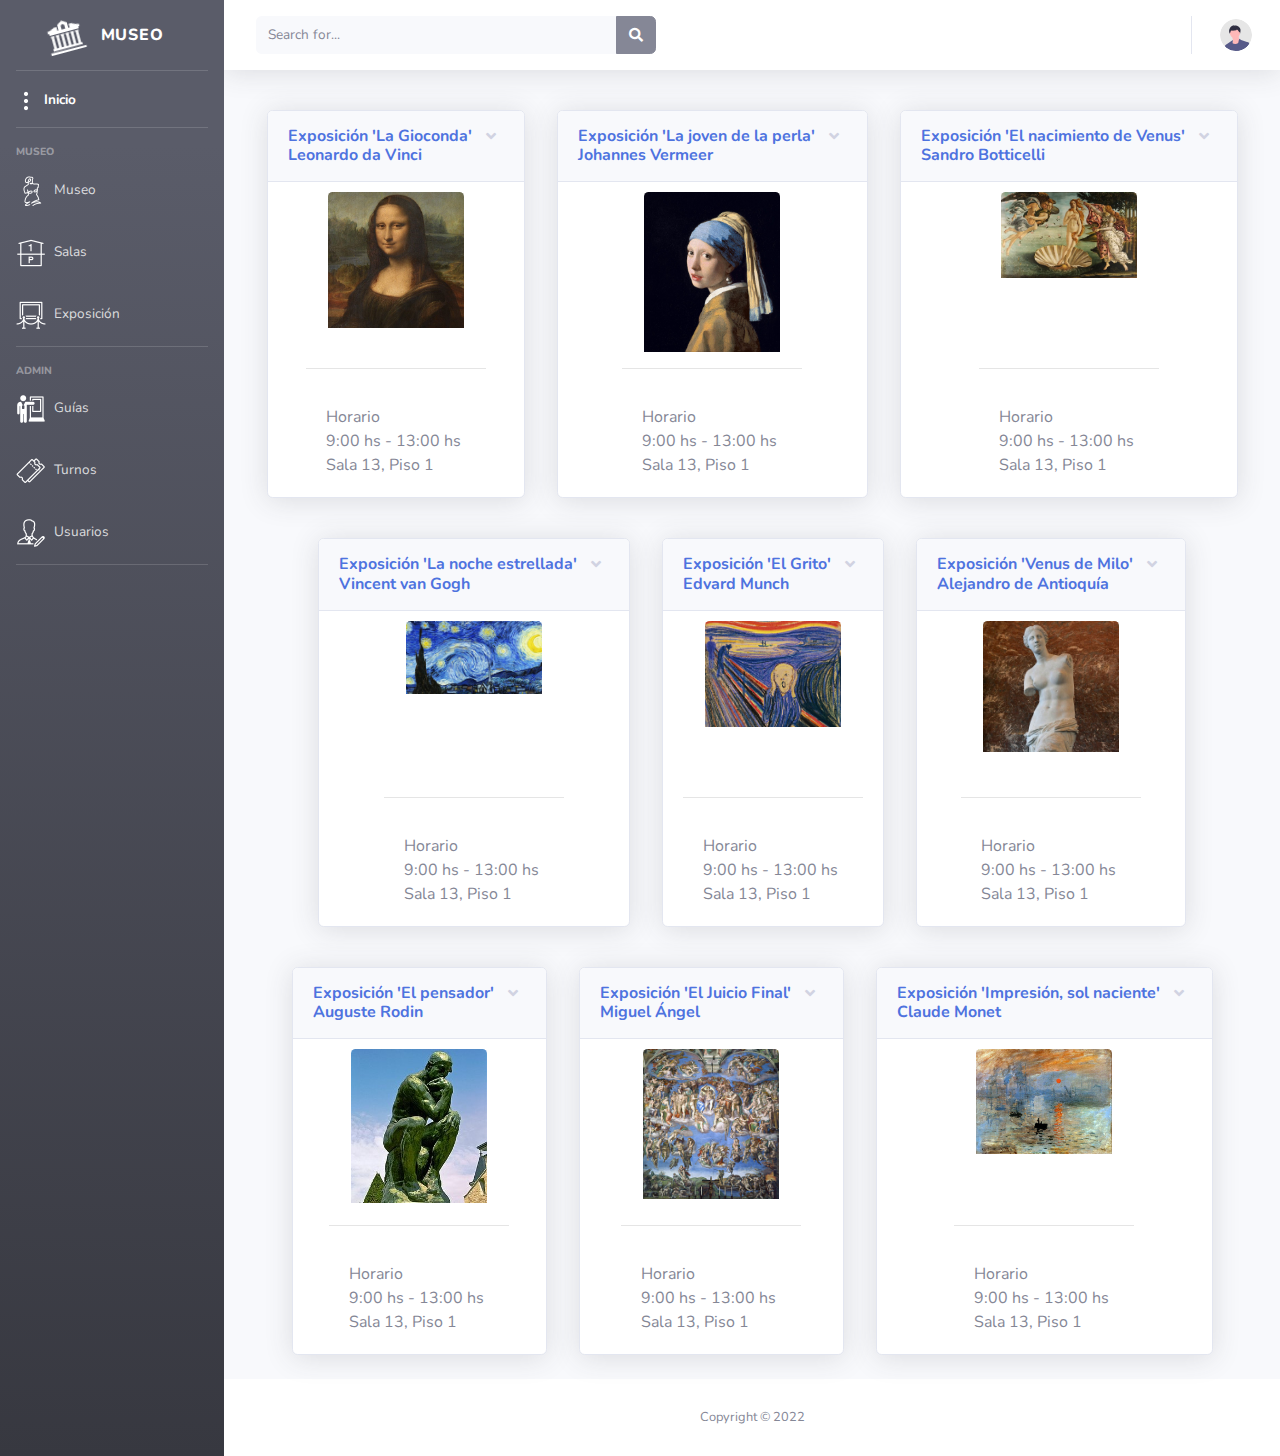
==== index.html @ 377cd523 "dashboard" ====
<!DOCTYPE html>
<html lang="en">

<head>

    <meta charset="utf-8">
    <meta http-equiv="X-UA-Compatible" content="IE=edge">
    <meta name="viewport" content="width=device-width, initial-scale=1, shrink-to-fit=no">
    <meta name="description" content="">
    <meta name="author" content="">

    <title>Museo Admin - Dashboard</title>

    <!-- Custom fonts for this template-->
    <link href="dashboard/vendor/fontawesome-free/css/all.min.css" rel="stylesheet" type="text/css">
    <link
        href="https://fonts.googleapis.com/css?family=Nunito:200,200i,300,300i,400,400i,600,600i,700,700i,800,800i,900,900i"
        rel="stylesheet">

    <!-- Custom styles for this template-->
    <link href="dashboard/css/sb-admin-2.min.css" rel="stylesheet">

</head>

<body id="page-top">

    <!-- Page Wrapper -->
    <div id="wrapper">

        <!-- Sidebar -->
        <ul class="navbar-nav bg-gradient-dark sidebar sidebar-dark accordion" id="accordionSidebar">

            <!-- Sidebar - Brand -->
            <a class="sidebar-brand d-flex align-items-center justify-content-center" href="index.html">
                <div class="sidebar-brand-icon rotate-n-15">
                    <i><img src="dashboard/img/museo-40.png"></i>
                </div>
                <div class="sidebar-brand-text mx-3">MUSEO</div>
            </a>

            <!-- Divider -->
            <hr class="sidebar-divider my-0">

            <!-- Nav Item - Dashboard -->
            <li class="nav-item active">
                <a class="nav-link" href="index.html">
                    <i><img src="dashboard/img/menu20.png"></i>
                    <span>Inicio</span></a>
            </li>

            <!-- Divider -->
            <hr class="sidebar-divider">
            

            <!-- Heading -->
            <div class="sidebar-heading">
                Museo
            </div>
            <!-- Nav Item - Tables -->
            <li class="nav-item">
                <a class="nav-link" href="CRUDMuseo/Museo.html">
                    
                    <i><img src="dashboard/img/milo-30.png"></i>
                    <!--<i class="fas fa-fw fa-table"></i>-->
                    <span>Museo</span></a>
            </li>

            <!-- Nav Item - Tables -->
            <li class="nav-item">
                <a class="nav-link" href="CRUDSalas/Salas.html">
                    <i><img src="dashboard/img/piso-30.png"></i>
                    <span>Salas</span></a>
            </li>

            <!-- Nav Item - Tables -->
            <li class="nav-item">
                <a class="nav-link" href="#">
                    <i><img src="dashboard/img/exposición-30.png"></i>
                    <span>Exposición</span></a>
            </li>

            <!-- Divider -->
            <hr class="sidebar-divider">

            <!-- Heading -->
            <div class="sidebar-heading">
                Admin
            </div>

            <!-- Nav Item - Charts -->
            <li class="nav-item">
                <a class="nav-link" href="CRUDGuias/Guias.html">
                    <i><img src="dashboard/img/expositor-30.png"></i>
                    <span>Guías</span></a>
            </li>

            <!-- Nav Item - Tables -->
            <li class="nav-item">
                <a class="nav-link" href="#">
                    <i><img src="dashboard/img/turno-30.png"></i>
                    <span>Turnos</span></a>
            </li>

            <!-- Nav Item - Tables -->
            <li class="nav-item">
                <a class="nav-link" href="#">
                    <i><img src="dashboard/img/administrador-30.png"></i>
                    <span>Usuarios</span></a>
            </li>

            <!-- Divider -->
            <hr class="sidebar-divider d-none d-md-block">
        </ul>
        <!-- End of Sidebar -->

    
        <!-- Content Wrapper -->
        <div id="content-wrapper" class="d-flex flex-column">

            <!-- Main Content -->
            <div id="content">

                <!-- Topbar -->
                <nav class="navbar navbar-expand navbar-light bg-white topbar mb-4 static-top shadow">

                    <!-- Sidebar Toggle (Topbar) -->
                    <button id="sidebarToggleTop" class="btn btn-link d-md-none rounded-circle mr-3">
                        <i class="fa fa-bars"></i>
                    </button>

                    <!-- Topbar Search -->
                    <form
                        class="d-none d-sm-inline-block form-inline mr-auto ml-md-3 my-2 my-md-0 mw-100 navbar-search">
                        <div class="input-group">
                            <input type="text" class="form-control bg-light border-0 small" placeholder="Search for..."
                                aria-label="Search" aria-describedby="basic-addon2">
                            <div class="input-group-append">
                                <button class="btn btn-secondary" type="button">
                                    <i class="fas fa-search fa-sm"></i>
                                </button>
                            </div>
                        </div>
                    </form>

                    <!-- Topbar Navbar -->
                    <ul class="navbar-nav ml-auto">

                        <!-- Nav Item - Search Dropdown (Visible Only XS) -->
                        <li class="nav-item dropdown no-arrow d-sm-none">
                            <a class="nav-link dropdown-toggle" href="#" id="searchDropdown" role="button"
                                data-toggle="dropdown" aria-haspopup="true" aria-expanded="false">
                                <i class="fas fa-search fa-fw"></i>
                            </a>
                            <!-- Dropdown - Messages -->
                            <div class="dropdown-menu dropdown-menu-right p-3 shadow animated--grow-in"
                                aria-labelledby="searchDropdown">
                                <form class="form-inline mr-auto w-100 navbar-search">
                                    <div class="input-group">
                                        <input type="text" class="form-control bg-light border-0 small"
                                            placeholder="Search for..." aria-label="Search"
                                            aria-describedby="basic-addon2">
                                        <div class="input-group-append">
                                            <button class="btn btn-primary" type="button">
                                                <i class="fas fa-search fa-sm"></i>
                                            </button>
                                        </div>
                                    </div>
                                </form>
                            </div>
                        </li>


                        <div class="topbar-divider d-none d-sm-block"></div>

                        <!-- Nav Item - User Information -->
                        <li class="nav-item dropdown no-arrow">
                            <a class="nav-link dropdown-toggle" href="#" id="userDropdown" role="button"
                                data-toggle="dropdown" aria-haspopup="true" aria-expanded="false">
                                <img class="img-profile rounded-circle"
                                    src="dashboard/img/undraw_profile.svg">
                            </a>
                            <!-- Dropdown - User Information -->
                            <div class="dropdown-menu dropdown-menu-right shadow animated--grow-in"
                                aria-labelledby="userDropdown">
                                <a class="dropdown-item" href="#">
                                    <i class="fas fa-user fa-sm fa-fw mr-2 text-gray-400"></i>
                                    Profile
                                </a>
                                <a class="dropdown-item" href="#">
                                    <i class="fas fa-cogs fa-sm fa-fw mr-2 text-gray-400"></i>
                                    Settings
                                </a>
                                <a class="dropdown-item" href="#">
                                    <i class="fas fa-list fa-sm fa-fw mr-2 text-gray-400"></i>
                                    Activity Log
                                </a>
                                <div class="dropdown-divider"></div>
                                <a class="dropdown-item" href="php/logout.php" data-toggle="modal" data-target="#logoutModal">
                                    <i class="fas fa-sign-out-alt fa-sm fa-fw mr-2 text-gray-400"></i>
                                    Logout
                                </a>
                            </div>
                        </li>

                    </ul>

                </nav>
                <!-- End of Topbar -->

                <!-- Begin Page Content -->
                <div class="container-fluid">

                    <div class="row justify-content-center">
                    <!-- Collapsable Card Example -->
                    <div class="card shadow mb-4 m-3 align-items-center">
                        <!-- Card Header - Accordion -->
                        <a href="#collapseCardExample" class="d-block card-header py-3" data-toggle="collapse"
                            role="button" aria-expanded="true" aria-controls="collapseCardExample">
                            <h6 class="m-0 font-weight-bold text-primary">Exposición 'La Gioconda' <br> Leonardo da Vinci </h6>
                        </a>
                        <!-- Card Content - Collapse -->
                        <div class=" collapse show" id="collapseCardExample">
                            <div class="col align-items-center" style="width: 10rem; height: 10rem; margin:10px;">
                                <img src="dashboard/img/monalisa.jpg" class="card-img-top" >
                            </div>
                            <!-- Divider -->
                            <hr class="sidebar-divider">
                            <div class="card-body">
                                Horario<br>9:00 hs - 13:00 hs <br> Sala 13, Piso 1 
                            </div>
                        </div>
                    </div>

                    <!-- Collapsable Card Example -->
                    <div class="card shadow mb-4 m-3 align-items-center">
                        <!-- Card Header - Accordion -->
                        <a href="#collapseCardExample" class="d-block card-header py-3" data-toggle="collapse"
                            role="button" aria-expanded="true" aria-controls="collapseCardExample">
                            <h6 class="m-0 font-weight-bold text-primary">Exposición 'La joven de la perla'<br> Johannes Vermeer</h6>
                        </a>
                        <!-- Card Content - Collapse -->
                        <div class="collapse show " id="collapseCardExample">
                            <div class="col" style="width: 10rem; height: 10rem; margin:10px;">
                                <img src="dashboard/img/joven.jpg" class="card-img-top" >
                            </div>
                            <!-- Divider -->
                            <hr class="sidebar-divider">
                            <div class="card-body">
                                Horario<br>9:00 hs - 13:00 hs <br> Sala 13, Piso 1 
                            </div>
                        </div>
                    </div>

                    <!-- Collapsable Card Example -->
                    <div class="card shadow mb-4 m-3 align-items-center">
                        <!-- Card Header - Accordion -->
                        <a href="#collapseCardExample" class="d-block card-header py-3" data-toggle="collapse"
                            role="button" aria-expanded="true" aria-controls="collapseCardExample">
                            <h6 class="m-0 font-weight-bold text-primary">Exposición 'El nacimiento de Venus'<br>Sandro Botticelli </h6>
                        </a>
                        <!-- Card Content - Collapse -->
                        <div class="collapse show" id="collapseCardExample">
                            <div class="col " style="width: 10rem; height: 10rem; margin:10px; ">
                                <img src="dashboard/img/nacimientodevenus.webp" class="card-img-top" >
                            </div>
                            <!-- Divider -->
                            <hr class="sidebar-divider">
                            <div class="card-body">
                                Horario<br>9:00 hs - 13:00 hs <br> Sala 13, Piso 1 
                            </div>
                        </div>
                    </div>
                    </div>


                    <div class="row justify-content-center">
                        <!-- Collapsable Card Example -->
                        <div class="card shadow mb-4 m-3 align-items-center">
                            <!-- Card Header - Accordion -->
                            <a href="#collapseCardExample" class="d-block card-header py-3" data-toggle="collapse"
                                role="button" aria-expanded="true" aria-controls="collapseCardExample">
                                <h6 class="m-0 font-weight-bold text-primary">Exposición 'La noche estrellada'<br>Vincent van Gogh </h6>
                            </a>
                            <!-- Card Content - Collapse -->
                            <div class="collapse show" id="collapseCardExample">
                                <div class="col " style="width: 10rem; height: 10rem; margin:10px;">
                                    <img src="dashboard/img/lanocheestrellada.jpg" class="card-img-top" >
                                </div>
                                <!-- Divider -->
                                <hr class="sidebar-divider">
                                <div class="card-body">
                                    Horario<br>9:00 hs - 13:00 hs <br> Sala 13, Piso 1 
                                </div>
                            </div>
                        </div>
    
                        <!-- Collapsable Card Example -->
                        <div class="card shadow mb-4 m-3 align-items-center">
                            <!-- Card Header - Accordion -->
                            <a href="#collapseCardExample" class="d-block card-header py-3" data-toggle="collapse"
                                role="button" aria-expanded="true" aria-controls="collapseCardExample">
                                <h6 class="m-0 font-weight-bold text-primary">Exposición 'El Grito'<br>Edvard Munch </h6>
                            </a>
                            <!-- Card Content - Collapse -->
                            <div class="collapse show" id="collapseCardExample">
                                <div class="col " style="width: 10rem; height: 10rem; margin:10px;">
                                    <img src="dashboard/img/elgrito.webp" class="card-img-top" >
                                </div>
                                <!-- Divider -->
                                <hr class="sidebar-divider">
                                <div class="card-body">
                                    Horario<br>9:00 hs - 13:00 hs <br> Sala 13, Piso 1 
                                </div>
                            </div>
                        </div>
    
                        <!-- Collapsable Card Example -->
                        <div class="card shadow mb-4 m-3 align-items-center">
                            <!-- Card Header - Accordion -->
                            <a href="#collapseCardExample" class="d-block card-header py-3" data-toggle="collapse"
                                role="button" aria-expanded="true" aria-controls="collapseCardExample">
                                <h6 class="m-0 font-weight-bold text-primary">Exposición 'Venus de Milo'<br>Alejandro de Antioquía</h6>
                            </a>
                            <!-- Card Content - Collapse -->
                            <div class="collapse show" id="collapseCardExample">
                                <div class="col " style="width: 10rem; height: 10rem; margin:10px;">
                                    <img src="dashboard/img/venusdemilo.jpg" class="card-img-top" >
                                </div>
                                <!-- Divider -->
                                <hr class="sidebar-divider">
                                <div class="card-body">
                                    Horario<br>9:00 hs - 13:00 hs <br> Sala 13, Piso 1 
                                </div>
                            </div>
                        </div>
    
                        </div>

                        <div class="row justify-content-center">
                            <!-- Collapsable Card Example -->
                            <div class="card shadow mb-4 m-3 align-items-center">
                                <!-- Card Header - Accordion -->
                                <a href="#collapseCardExample" class="d-block card-header py-3" data-toggle="collapse"
                                    role="button" aria-expanded="true" aria-controls="collapseCardExample">
                                    <h6 class="m-0 font-weight-bold text-primary"> Exposición 'El pensador'<br>Auguste Rodin</h6>
                                </a>
                                <!-- Card Content - Collapse -->
                                <div class="collapse show" id="collapseCardExample">
                                    <div class="col " style="width: 10rem; height: 10rem; margin:10px;">
                                        <img src="dashboard/img/elpensador.jpg" class="card-img-top" >
                                    </div>
                                    <!-- Divider -->
                                    <hr class="sidebar-divider">
                                    <div class="card-body">
                                        Horario<br>9:00 hs - 13:00 hs <br> Sala 13, Piso 1 
                                    </div>
                                </div>
                            </div>
        
                            <!-- Collapsable Card Example -->
                            <div class="card shadow mb-4 m-3 align-items-center">
                                <!-- Card Header - Accordion -->
                                <a href="#collapseCardExample" class="d-block card-header py-3" data-toggle="collapse"
                                    role="button" aria-expanded="true" aria-controls="collapseCardExample">
                                    <h6 class="m-0 font-weight-bold text-primary">Exposición 'El Juicio Final'<br>Miguel Ángel</h6>
                                </a>
                                <!-- Card Content - Collapse -->
                                <div class="collapse show" id="collapseCardExample">
                                    <div class="col " style="width: 10rem; height: 10rem; margin:10px;">
                                        <img src="dashboard/img/juiciofinal.jpg" class="card-img-top" >
                                    </div>
                                    <!-- Divider -->
                                    <hr class="sidebar-divider">
                                    <div class="card-body">
                                        Horario<br>9:00 hs - 13:00 hs <br> Sala 13, Piso 1 
                                    </div>
                                </div>
                            </div>
        
                            <!-- Collapsable Card Example -->
                            <div class="card shadow mb-4 m-3 align-items-center">
                                <!-- Card Header - Accordion -->
                                <a href="#collapseCardExample" class="d-block card-header py-3" data-toggle="collapse"
                                    role="button" aria-expanded="true" aria-controls="collapseCardExample">
                                    <h6 class="m-0 font-weight-bold text-primary">Exposición 'Impresión, sol naciente'<br>Claude Monet</h6>
                                </a>
                                <!-- Card Content - Collapse -->
                                <div class="collapse show" id="collapseCardExample">
                                    <div class="col " style="width: 10rem; height: 10rem; margin:10px;">
                                        <img src="dashboard/img/sol.jpg" class="card-img-top" >
                                    </div>
                                    <!-- Divider -->
                                    <hr class="sidebar-divider">
                                    <div class="card-body">
                                        Horario<br>9:00 hs - 13:00 hs <br> Sala 13, Piso 1 
                                    </div>
                                </div>
                            </div>
        
                            </div>
                </div>

            </div>
            <!-- End of Main Content -->

            <!-- Footer -->
            <footer class="sticky-footer bg-white">
                <div class="container my-auto">
                    <div class="copyright text-center my-auto">
                        <span>Copyright &copy; 2022</span>
                    </div>
                </div>
            </footer>
            <!-- End of Footer -->

        </div>
        <!-- End of Content Wrapper -->

    </div>
    <!-- End of Page Wrapper -->

    <!-- Scroll to Top Button-->
    <a class="scroll-to-top rounded" href="#page-top">
        <i class="fas fa-angle-up"></i>
    </a>

    <!-- Logout Modal-->
    <div class="modal fade" id="logoutModal" tabindex="-1" role="dialog" aria-labelledby="exampleModalLabel"
        aria-hidden="true">
        <div class="modal-dialog" role="document">
            <div class="modal-content">
                <div class="modal-header">
                    <h5 class="modal-title" id="exampleModalLabel">Desea cerrar sesión?</h5>
                    <button class="close" type="button" data-dismiss="modal" aria-label="Close">
                        <span aria-hidden="true">×</span>
                    </button>
                </div>
                <div class="modal-footer">
                    <button class="btn btn-secondary" type="button" data-dismiss="modal">Cancel</button>
                    <a class="btn btn-primary" href="php/logout.php">Logout</a>
                </div>
            </div>
        </div>
    </div>

    <!-- Bootstrap core JavaScript-->
    <script src="dashboard/vendor/jquery/jquery.min.js"></script>
    <script src="vendor/bootstrap/js/bootstrap.bundle.min.js"></script>

    <!-- Core plugin JavaScript-->
    <script src="dashboard/vendor/jquery-easing/jquery.easing.min.js"></script>

    <!-- Custom scripts for all pages-->
    <script src="dashboard/js/sb-admin-2.min.js"></script>

    <!-- Page level plugins -->
    <script src="dashboard/vendor/chart.js/Chart.min.js"></script>

    <!-- Page level custom scripts -->
    <script src="dashboard/js/demo/chart-area-demo.js"></script>
    <script src="dashboard/js/demo/chart-pie-demo.js"></script>

</body>

</html>
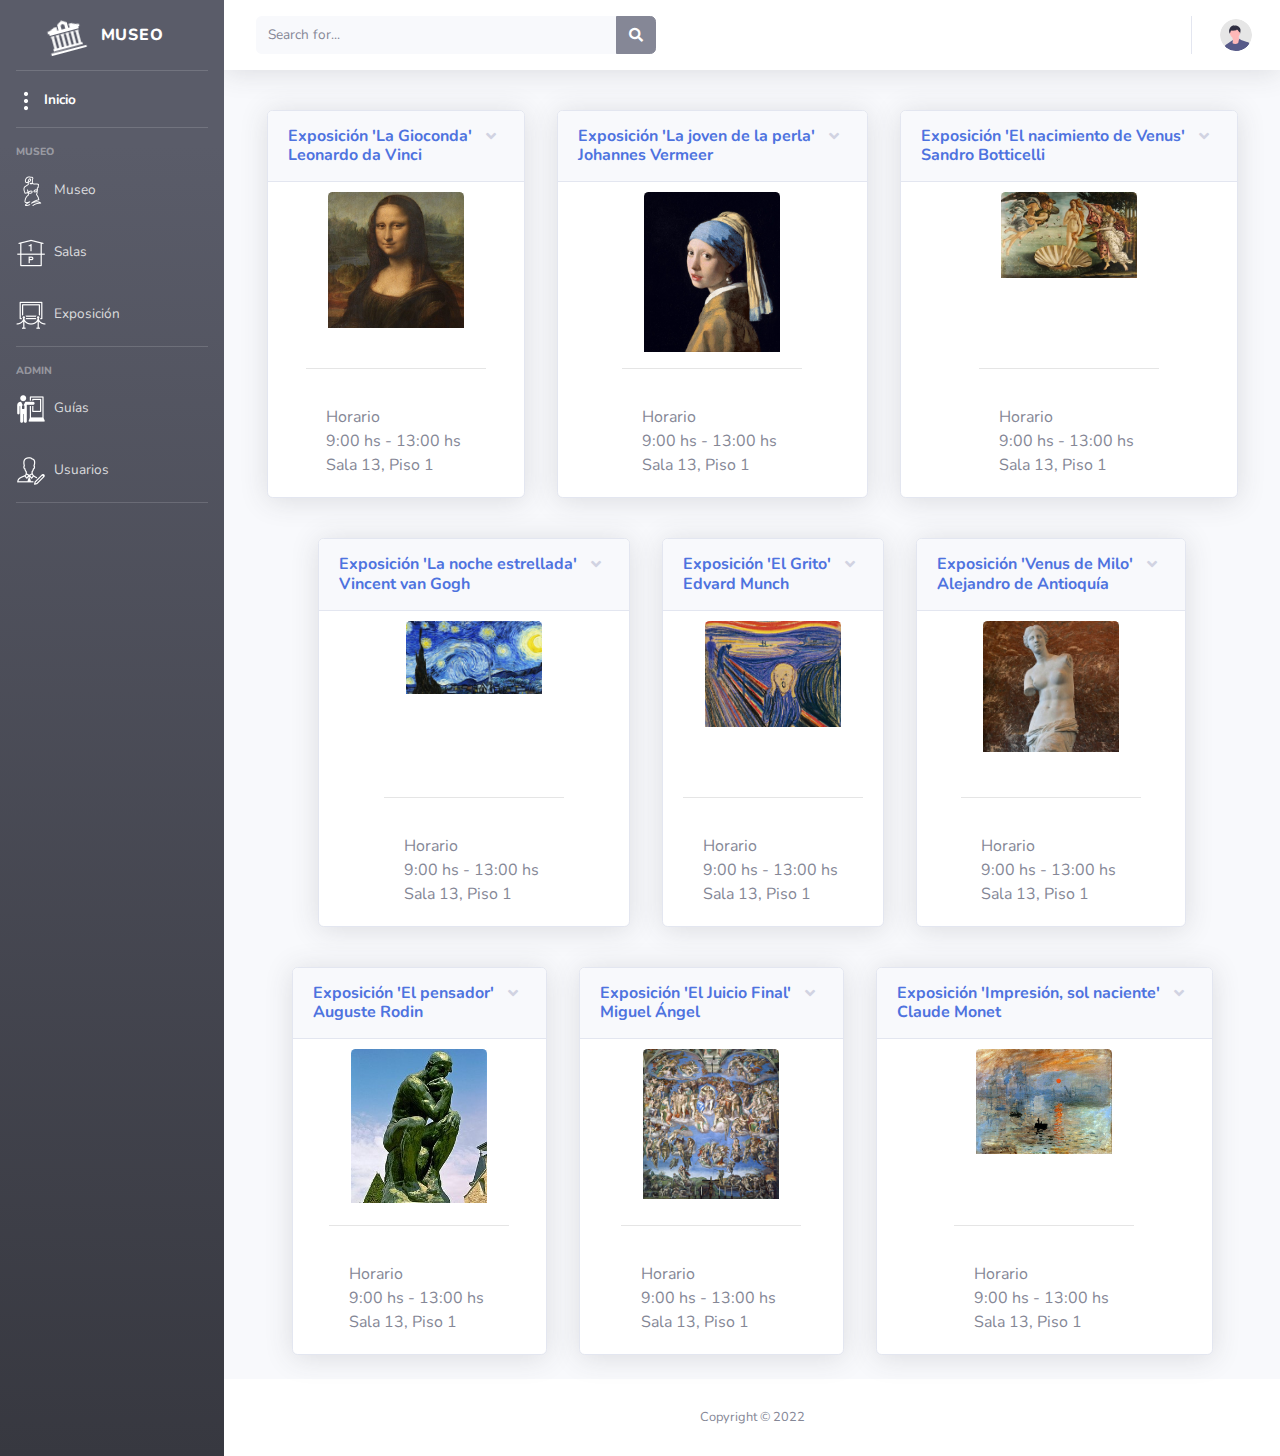
==== commit 4ab688a3: "modifique el index" ====
--- a/index.html
+++ b/index.html
@@ -1,4 +1,13 @@
-
+<?php
+session_start();
+if (!isset($_SESSION['nombre-usuarios'])) {
+    
+    
+}
+else{
+    header('location: login-modal.php');
+}
+?>
 <!DOCTYPE html>
 <html lang="en">
 
@@ -59,7 +68,7 @@
             </div>
             <!-- Nav Item - Tables -->
             <li class="nav-item">
-                <a class="nav-link" href="CRUDMuseo/Museo.html">
+                <a class="nav-link" href="/CRUDMuseo/Museo.html">
                     
                     <i><img src="dashboard/img/milo-30.png"></i>
                     <!--<i class="fas fa-fw fa-table"></i>-->
@@ -68,14 +77,14 @@
 
             <!-- Nav Item - Tables -->
             <li class="nav-item">
-                <a class="nav-link" href="CRUDSalas/Salas.html">
+                <a class="nav-link" href="/CRUDSalas/Salas.html">
                     <i><img src="dashboard/img/piso-30.png"></i>
                     <span>Salas</span></a>
             </li>
 
             <!-- Nav Item - Tables -->
             <li class="nav-item">
-                <a class="nav-link" href="#">
+                <a class="nav-link" href="/CRUDExposiciones/Exposiciones.html">
                     <i><img src="dashboard/img/exposición-30.png"></i>
                     <span>Exposición</span></a>
             </li>
@@ -90,21 +99,15 @@
 
             <!-- Nav Item - Charts -->
             <li class="nav-item">
-                <a class="nav-link" href="CRUDGuias/Guias.html">
+                <a class="nav-link" href="/CRUDGuias/Guias.html">
                     <i><img src="dashboard/img/expositor-30.png"></i>
                     <span>Guías</span></a>
             </li>
 
+
             <!-- Nav Item - Tables -->
             <li class="nav-item">
-                <a class="nav-link" href="#">
-                    <i><img src="dashboard/img/turno-30.png"></i>
-                    <span>Turnos</span></a>
-            </li>
-
-            <!-- Nav Item - Tables -->
-            <li class="nav-item">
-                <a class="nav-link" href="#">
+                <a class="nav-link" href="/CRUDUsuarios/Usuarios.html">
                     <i><img src="dashboard/img/administrador-30.png"></i>
                     <span>Usuarios</span></a>
             </li>
@@ -438,7 +441,7 @@
                 </div>
                 <div class="modal-footer">
                     <button class="btn btn-secondary" type="button" data-dismiss="modal">Cancel</button>
-                    <a class="btn btn-primary" href="php/logout.php">Logout</a>
+                    <a class="btn btn-primary" href="logout.php">Logout</a>
                 </div>
             </div>
         </div>
